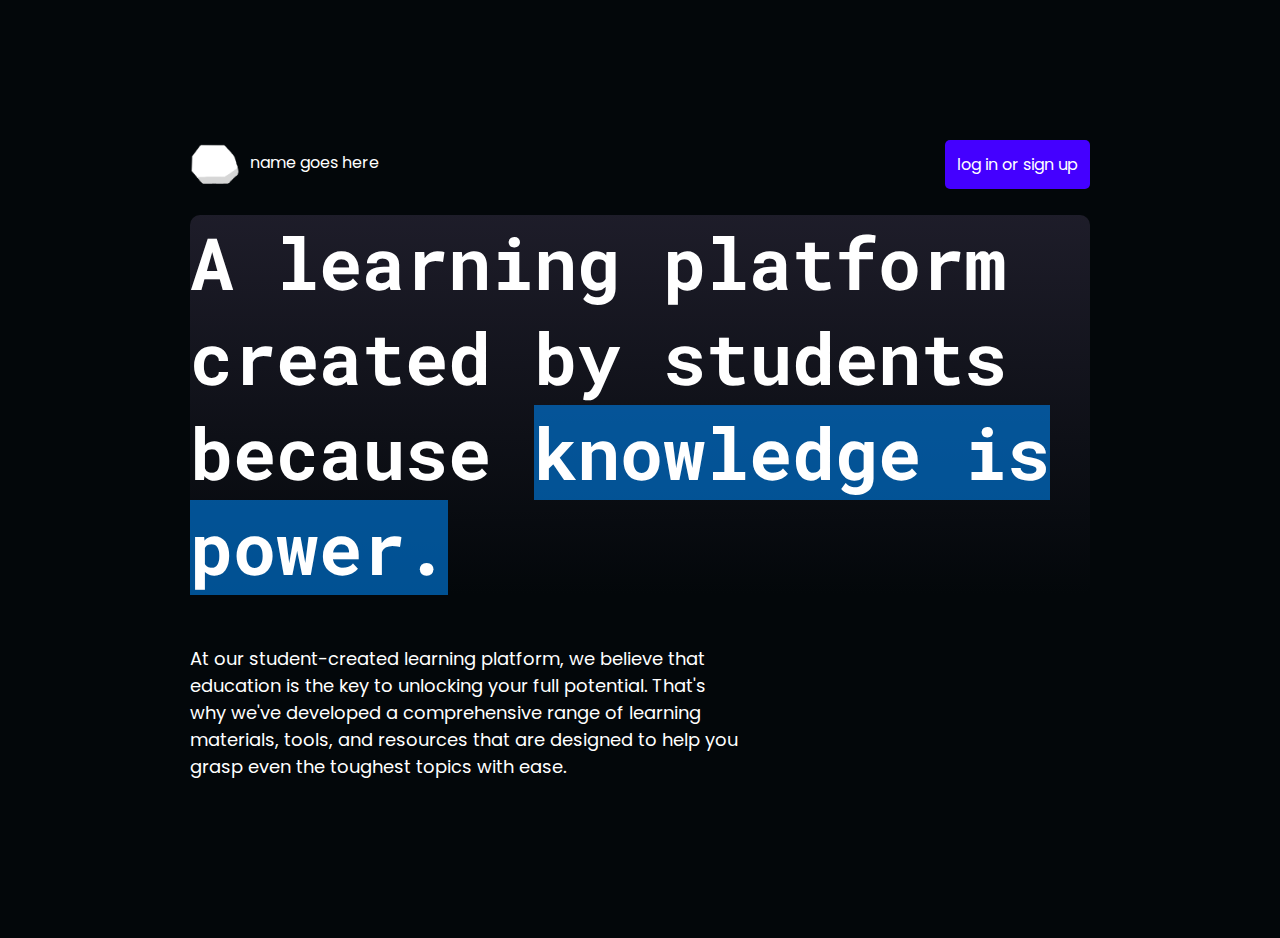
==== index.html @ 22d630f6 "changed en to en-us" ====
<!DOCTYPE html>
<html lang="en-us">
<head>
	<title>name goes here</title>
 
	<link rel="icon" href="images/newicon.png" type="image/png">
	<link rel="stylesheet" type="text/css" href="unist.css" />
	<script src="scripts.js"></script> 
 
	<meta charset="UTF-8">
 
	<meta name="description" content="todo: add description">
	<meta name="keywords" content="todo: add keywords and SEO">
	<meta name="viewport" content="width=device-width, initial-scale=1.0">

	<link rel="preconnect" href="https://fonts.googleapis.com">
	<link rel="preconnect" href="https://fonts.gstatic.com" crossorigin>
	<link href="https://fonts.googleapis.com/css2?family=Poppins&family=Roboto+Mono:wght@600&display=swap" rel="stylesheet">

</head>
<body>

	<div class="wrapper">
		<div class="top_nav">
			<img src="images/newicon.png" alt="image" class="icon">
			<p class="main_title"> name goes here </p>
			<a href="#" class="login"> log in or sign up </a>
		</div>
		<h1 class="main_h1">A learning platform created by students because <em style="background-color: #0076d7ab; font-style: normal;">knowledge is power.</em></h1>
		<p class="tagline">At our student-created learning platform, we believe that education is the key to unlocking your full potential. That's why we've developed a comprehensive range of learning materials, tools, and resources that are designed to help you grasp even the toughest topics with ease.</p>
	</div>
	
</html>
---- unist.css ----
body {
    background-color: #03070a;
    margin: 0;
    padding-top: 140px;
    padding-bottom: 140px;

    font-family: 'Poppins', sans-serif;

    display: flex;
    justify-content: center;
}

html {
    height: 100%;
    width: 100%;
}

p {
    font-size: 16px;
    color: #ffffff;
}

.main_h1 {
    margin: 0px;
    width: 900px;

    font-size: 72px;
    color: #fff;
    font-family: 'Roboto Mono', monospace;
    background-image: linear-gradient(#b194d627, #03070a);
    border-radius: 10px;
}

.tagline {
    width: 550px;
    margin-top: 50px;
    font-size: 18px;
}

.login {
    color: #ffffff;
    text-decoration: none;
    padding: 12px;
    background-color: #4400ff;
    border-radius: 5px;

    float: right;
}

.top_nav {
    width: 100%;
    height: 75px;
}

.icon {
    width: 50px;
    height: 50px;
    float: left;
}

.main_title {
    margin: 0;
    float: left;

    margin-top: 10px;
    margin-left: 10px;
}
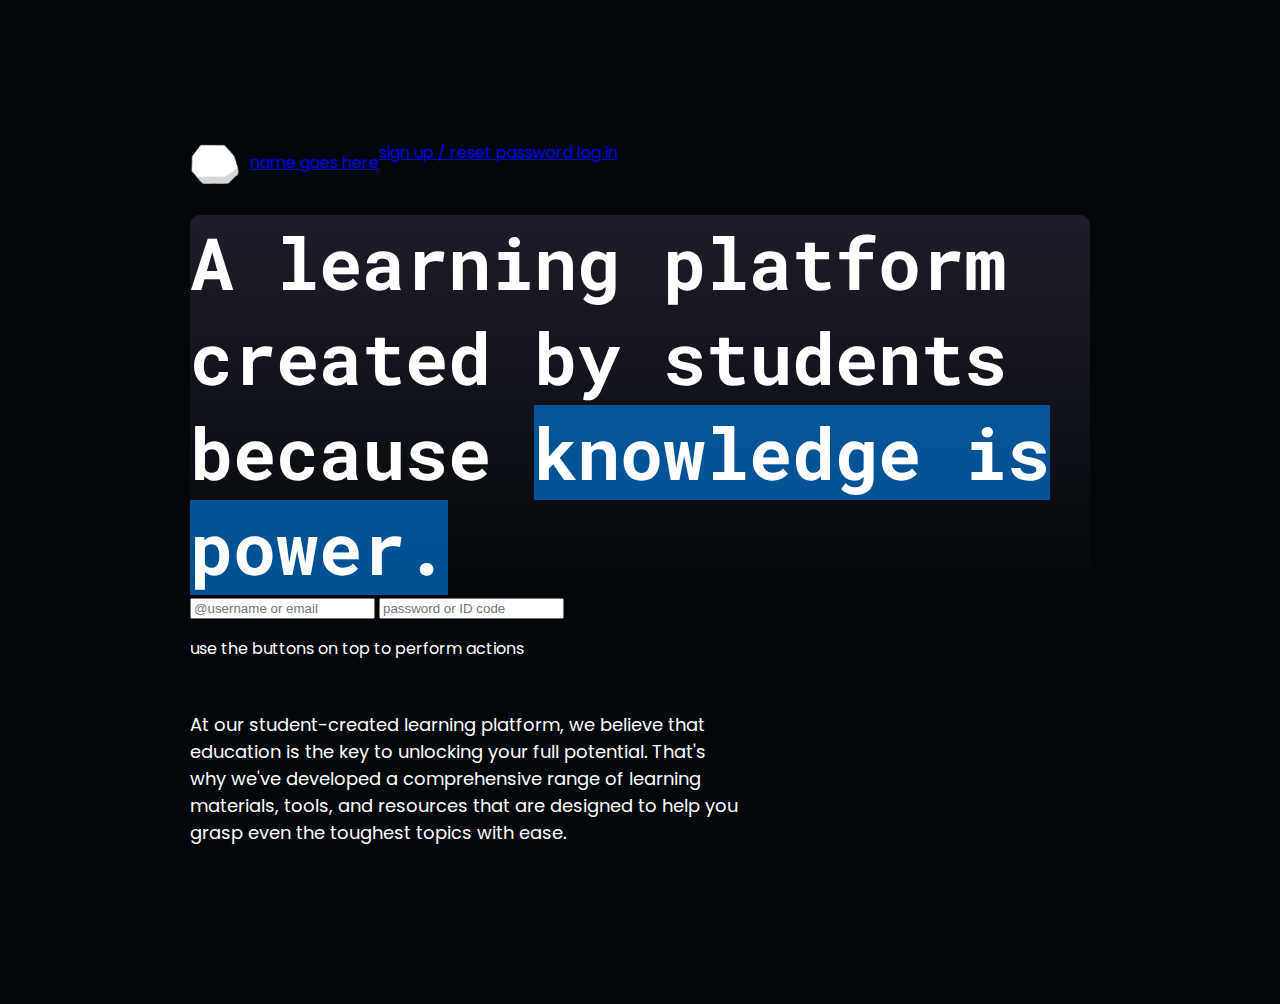
==== commit 1125b4e2: "update v0.11 added login options" ====
--- a/index.html
+++ b/index.html
@@ -1,5 +1,5 @@
 <!DOCTYPE html>
-<html lang="en-us">
+<html lang="en">
 <head>
 	<title>name goes here</title>
  
@@ -23,10 +23,17 @@
 	<div class="wrapper">
 		<div class="top_nav">
 			<img src="images/newicon.png" alt="image" class="icon">
-			<p class="main_title"> name goes here </p>
-			<a href="#" class="login"> log in or sign up </a>
+			<a href="#" class="main_title"> name goes here </a>
+
+			<a href="login.html" class="option_1"> sign up / reset password </a>
+			<a href="login.html" class="option_2"> log in </a>
 		</div>
 		<h1 class="main_h1">A learning platform created by students because <em style="background-color: #0076d7ab; font-style: normal;">knowledge is power.</em></h1>
+
+		<input type="text" id="uname" class="textbox" placeholder="@username or email">
+		<input type="password" id="pass" class="textbox" placeholder="password or ID code">
+		<p class="fade-text"> use the buttons on top to perform actions </p>
+
 		<p class="tagline">At our student-created learning platform, we believe that education is the key to unlocking your full potential. That's why we've developed a comprehensive range of learning materials, tools, and resources that are designed to help you grasp even the toughest topics with ease.</p>
 	</div>
 	
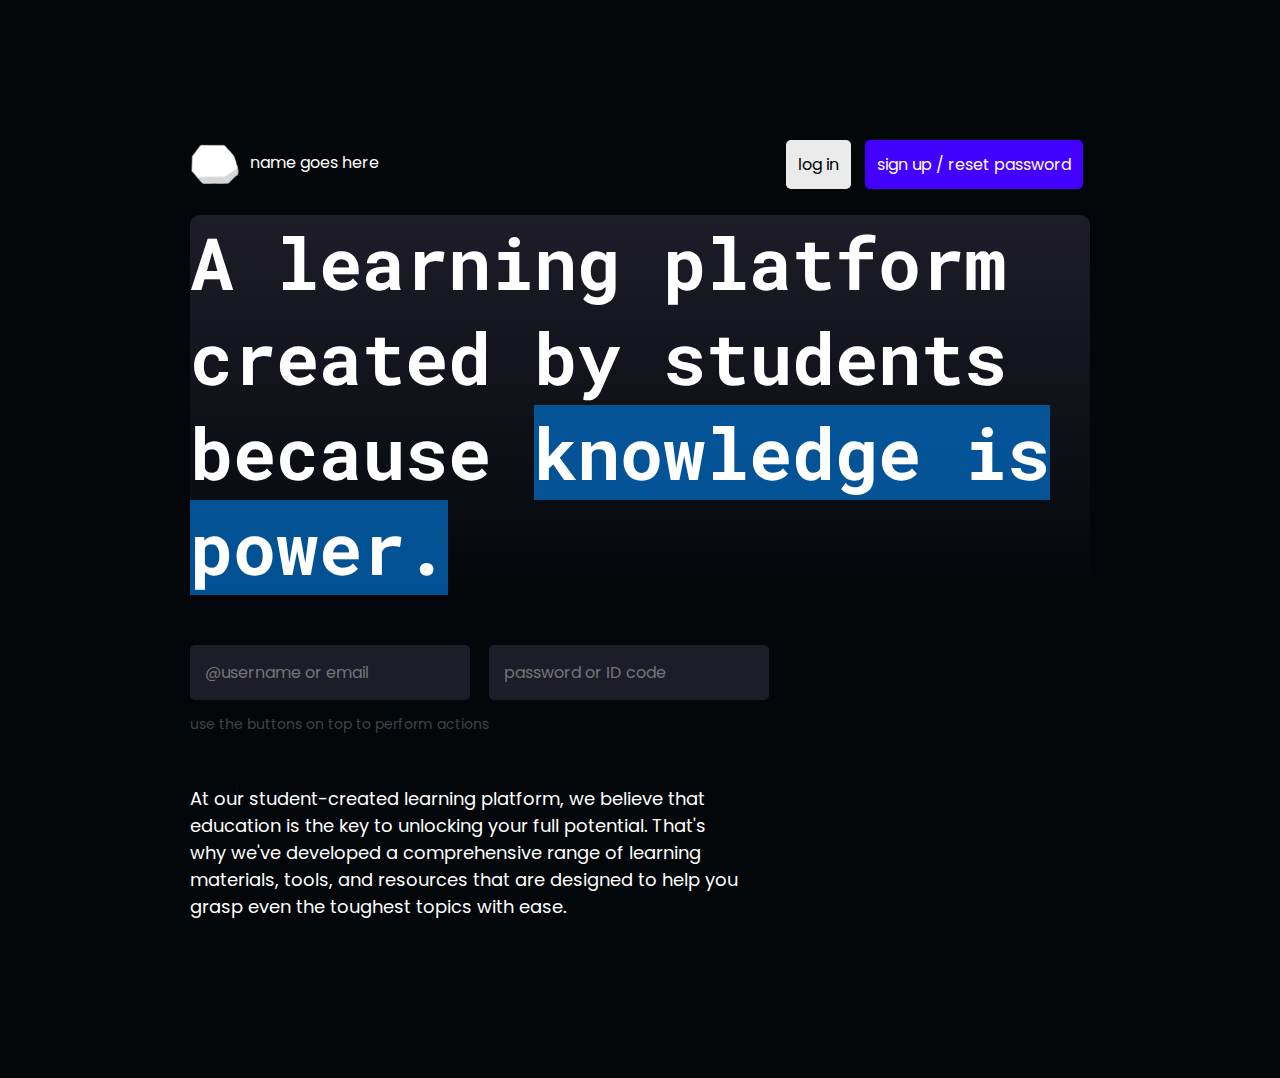
==== commit 03a6001d: "add ID for login button" ====
--- a/index.html
+++ b/index.html
@@ -26,7 +26,7 @@
 			<a href="#" class="main_title"> name goes here </a>
 
 			<a href="login.html" class="option_1"> sign up / reset password </a>
-			<a href="login.html" class="option_2"> log in </a>
+			<a href="login.html" id="login" class="option_2"> log in </a>
 		</div>
 		<h1 class="main_h1">A learning platform created by students because <em style="background-color: #0076d7ab; font-style: normal;">knowledge is power.</em></h1>
 
--- a/unist.css
+++ b/unist.css
@@ -25,7 +25,7 @@
     width: 900px;
 
     font-size: 72px;
-    color: #fff;
+    color: #ffffff;
     font-family: 'Roboto Mono', monospace;
     background-image: linear-gradient(#b194d627, #03070a);
     border-radius: 10px;
@@ -37,13 +37,27 @@
     font-size: 18px;
 }
 
-.login {
+.option_1 {
     color: #ffffff;
     text-decoration: none;
+    background-color: #4400ff;
+
     padding: 12px;
-    background-color: #4400ff;
     border-radius: 5px;
+    margin-right: 7px;
+    margin-left: 7px;
+    float: right;
+}
 
+.option_2 {
+    color: #000000;
+    text-decoration: none;
+    background-color: #ebebeb;
+    
+    padding: 12px;
+    border-radius: 5px;
+    margin-right: 7px;
+    margin-left: 7px;
     float: right;
 }
 
@@ -61,7 +75,32 @@
 .main_title {
     margin: 0;
     float: left;
+    color: #ffffff;
+    text-decoration: none;
 
     margin-top: 10px;
     margin-left: 10px;
 }
+
+.textbox {
+    background-color: #b194d627;
+    color: #ffffff;
+
+    font-family: 'Poppins', sans-serif;
+    width: 250px;
+    border-radius: 5px;
+    font-size: 16px;
+
+    padding: 15px;
+    margin-top: 50px;
+    margin-right: 15px;
+
+    border: none;
+    float: none;
+    outline: none;
+}
+
+.fade-text {
+    font-size: 14px;
+    color: #424242;
+}
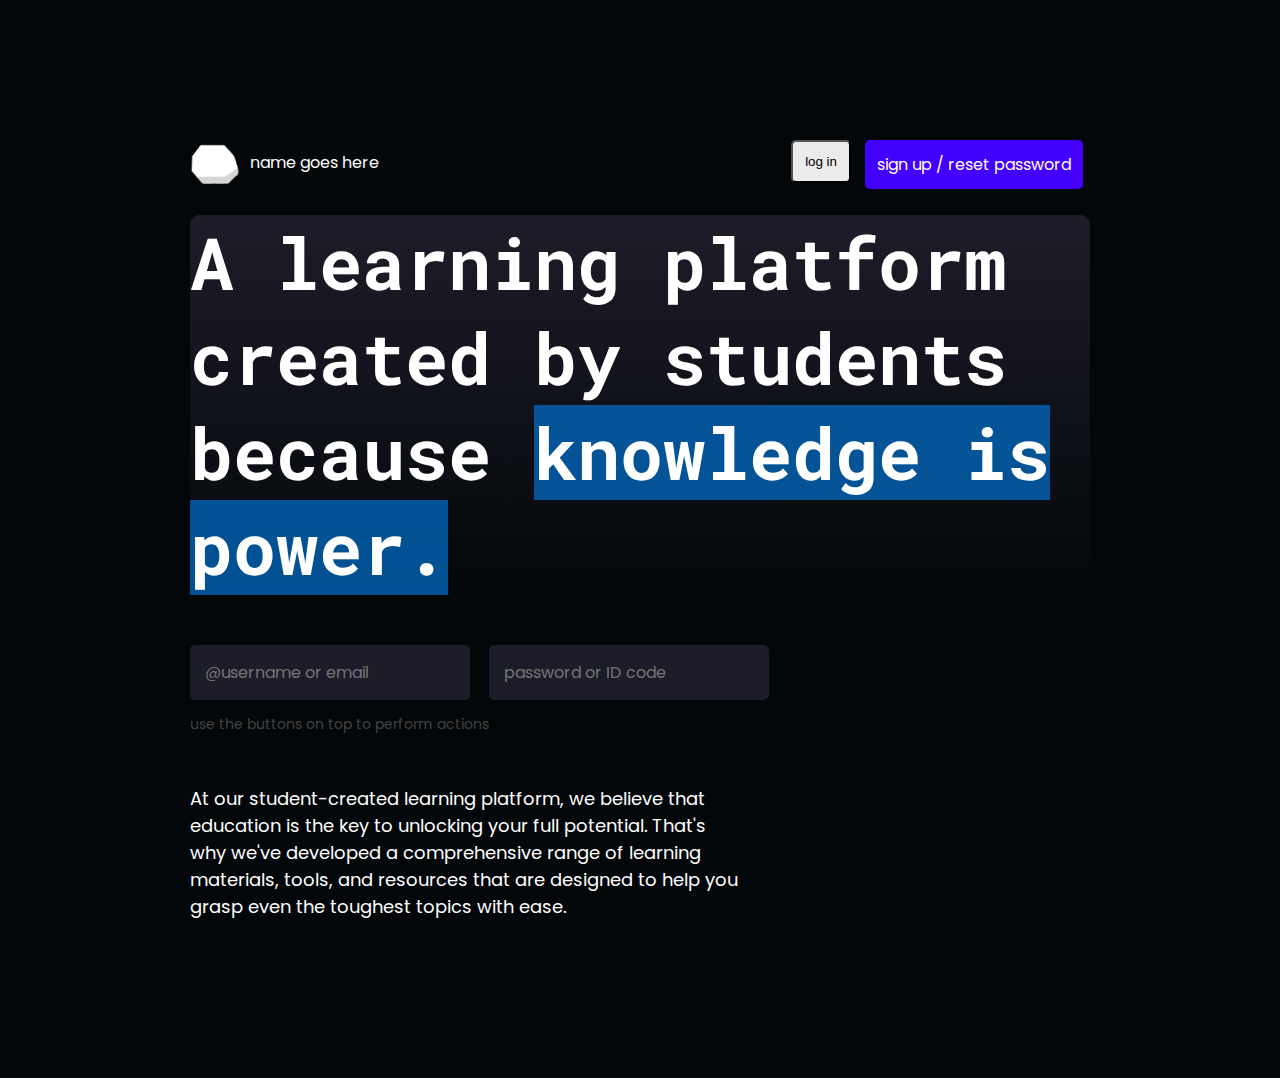
==== commit cd3cd988: "Update index.html" ====
--- a/index.html
+++ b/index.html
@@ -26,7 +26,7 @@
 			<a href="#" class="main_title"> name goes here </a>
 
 			<a href="login.html" class="option_1"> sign up / reset password </a>
-			<a href="login.html" id="login" class="option_2"> log in </a>
+			<button onclick="logIn()" class="option_2"> log in </button>
 		</div>
 		<h1 class="main_h1">A learning platform created by students because <em style="background-color: #0076d7ab; font-style: normal;">knowledge is power.</em></h1>
 
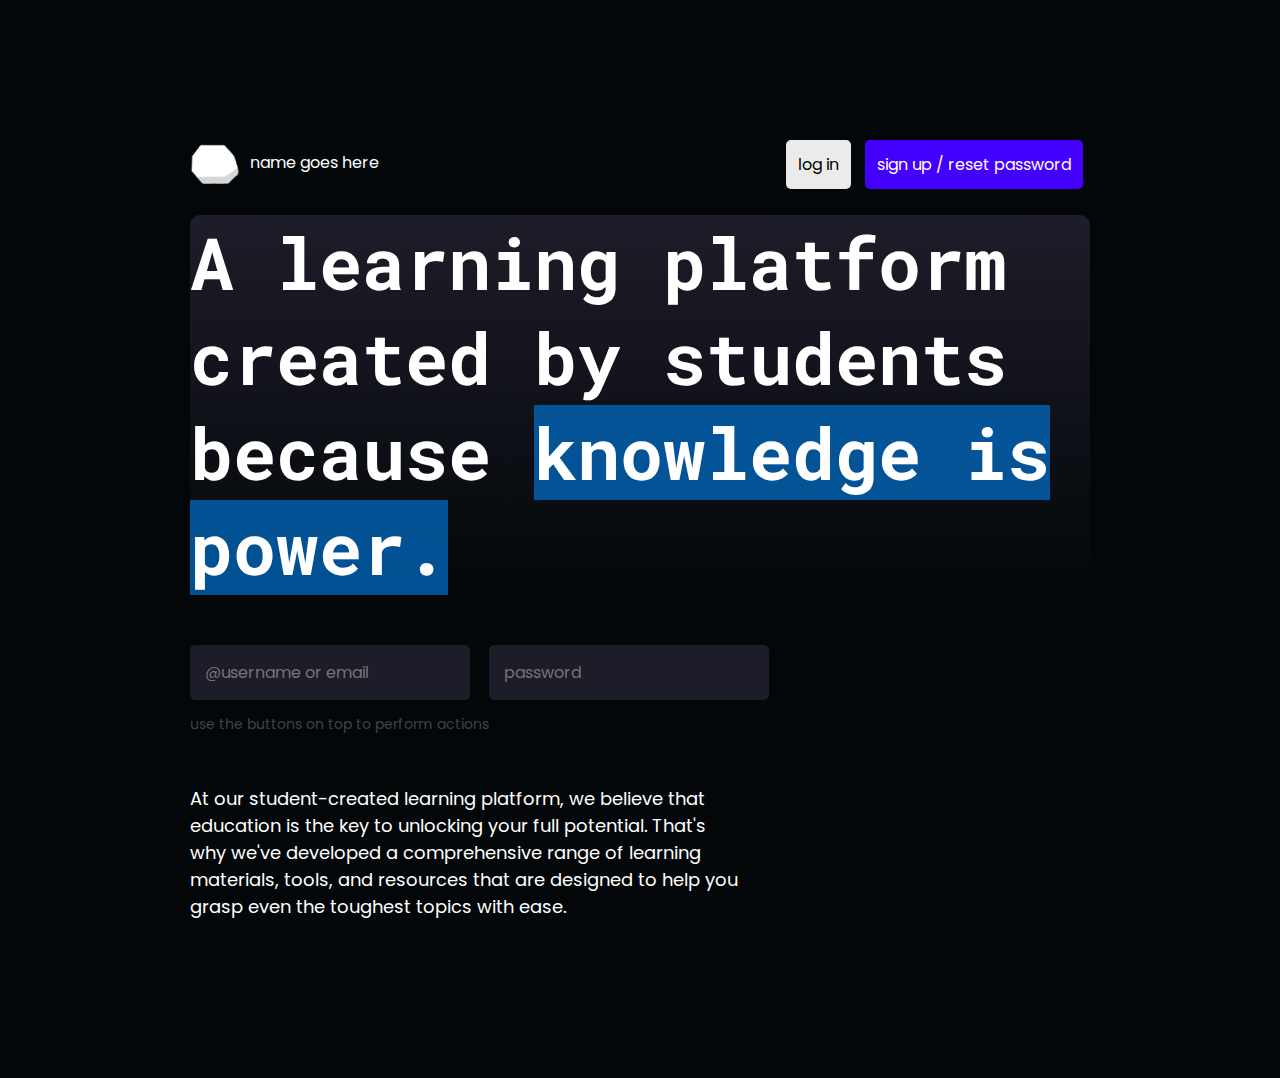
==== commit 98acab7e: "Update index.html" ====
--- a/index.html
+++ b/index.html
@@ -26,12 +26,12 @@
 			<a href="#" class="main_title"> name goes here </a>
 
 			<a href="login.html" class="option_1"> sign up / reset password </a>
-			<button onclick="logIn()" class="option_2"> log in </button>
+			<a href="login.html" class="option_2"> log in </a>
 		</div>
 		<h1 class="main_h1">A learning platform created by students because <em style="background-color: #0076d7ab; font-style: normal;">knowledge is power.</em></h1>
 
 		<input type="text" id="uname" class="textbox" placeholder="@username or email">
-		<input type="password" id="pass" class="textbox" placeholder="password or ID code">
+		<input type="password" id="pass" class="textbox" placeholder="password">
 		<p class="fade-text"> use the buttons on top to perform actions </p>
 
 		<p class="tagline">At our student-created learning platform, we believe that education is the key to unlocking your full potential. That's why we've developed a comprehensive range of learning materials, tools, and resources that are designed to help you grasp even the toughest topics with ease.</p>
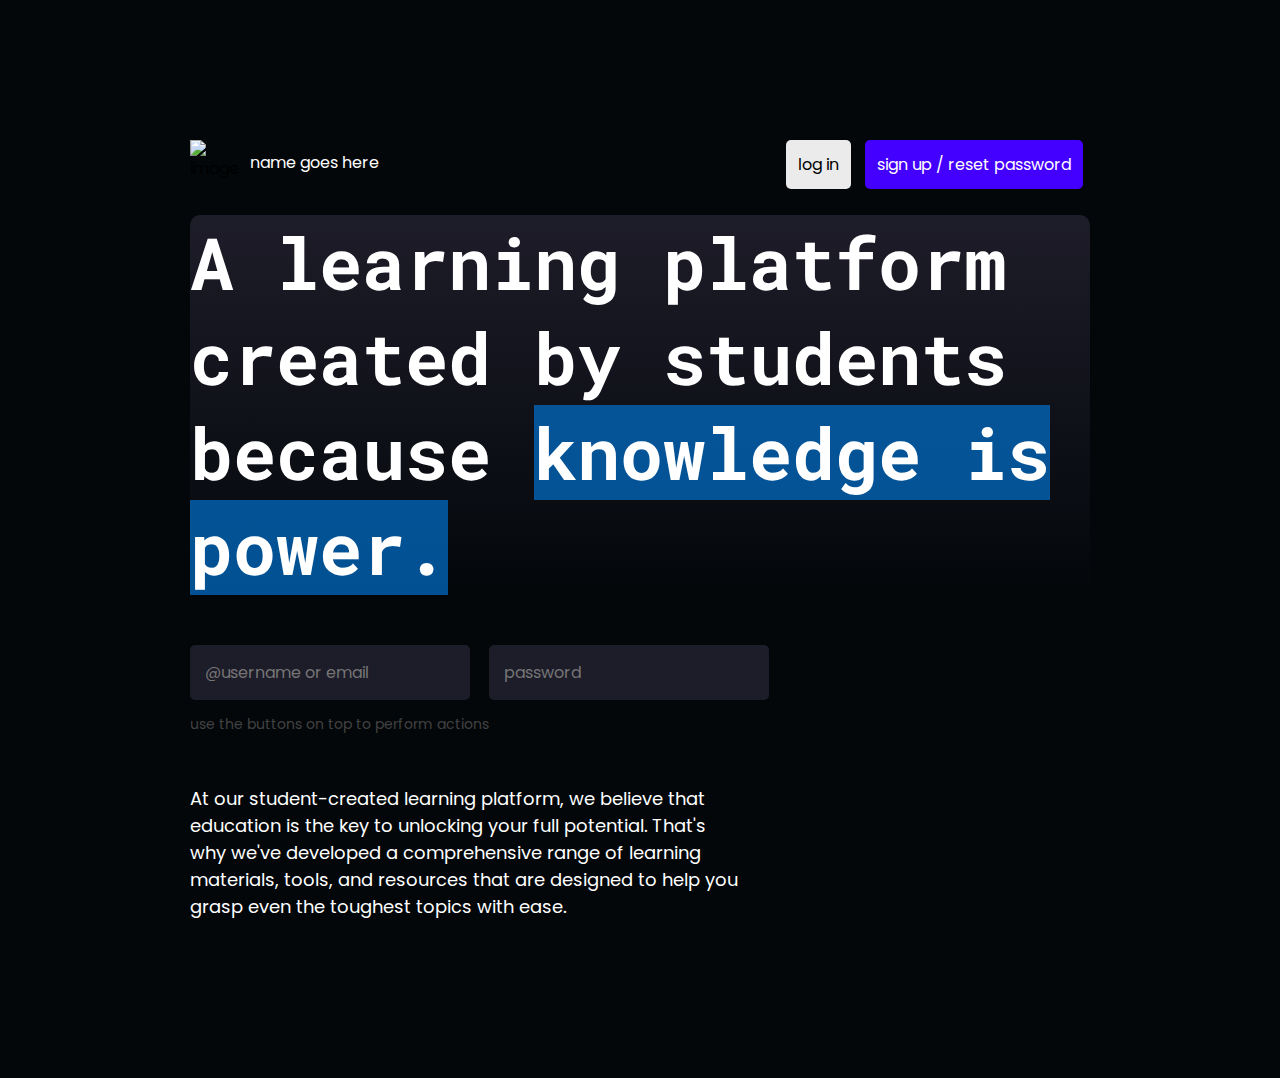
==== commit 1f4bcfc4: "added content" ====
--- a/index.html
+++ b/index.html
@@ -3,7 +3,7 @@
 <head>
 	<title>name goes here</title>
  
-	<link rel="icon" href="images/newicon.png" type="image/png">
+	<link rel="icon" href="images/adhd.png" type="image/png">
 	<link rel="stylesheet" type="text/css" href="unist.css" />
 	<script src="scripts.js"></script> 
  
@@ -22,19 +22,19 @@
 
 	<div class="wrapper">
 		<div class="top_nav">
-			<img src="images/newicon.png" alt="image" class="icon">
+			<img src="images/adhd2.png" alt="image" class="icon">
 			<a href="#" class="main_title"> name goes here </a>
 
 			<a href="login.html" class="option_1"> sign up / reset password </a>
-			<a href="login.html" class="option_2"> log in </a>
+			<a href="#" class="option_2" onclick="logIn()"> log in </a>
 		</div>
 		<h1 class="main_h1">A learning platform created by students because <em style="background-color: #0076d7ab; font-style: normal;">knowledge is power.</em></h1>
 
-		<input type="text" id="uname" class="textbox" placeholder="@username or email">
-		<input type="password" id="pass" class="textbox" placeholder="password">
+		<input type="text" id="uname" class="textbox" placeholder="@username or email" id="uname">
+		<input type="password" id="pass" class="textbox" placeholder="password" id="pass">
 		<p class="fade-text"> use the buttons on top to perform actions </p>
 
 		<p class="tagline">At our student-created learning platform, we believe that education is the key to unlocking your full potential. That's why we've developed a comprehensive range of learning materials, tools, and resources that are designed to help you grasp even the toughest topics with ease.</p>
 	</div>
-	
+
 </html>
--- a/unist.css
+++ b/unist.css
@@ -1,3 +1,12 @@
+:root {
+    --main-dark: #03070a;
+    --textbox-bg: #b194d627;
+    --white: #ffffff;
+    
+    --option-1: #4400ff;
+    --option-2: #ebebeb;
+}
+
 body {
     background-color: #03070a;
     margin: 0;
